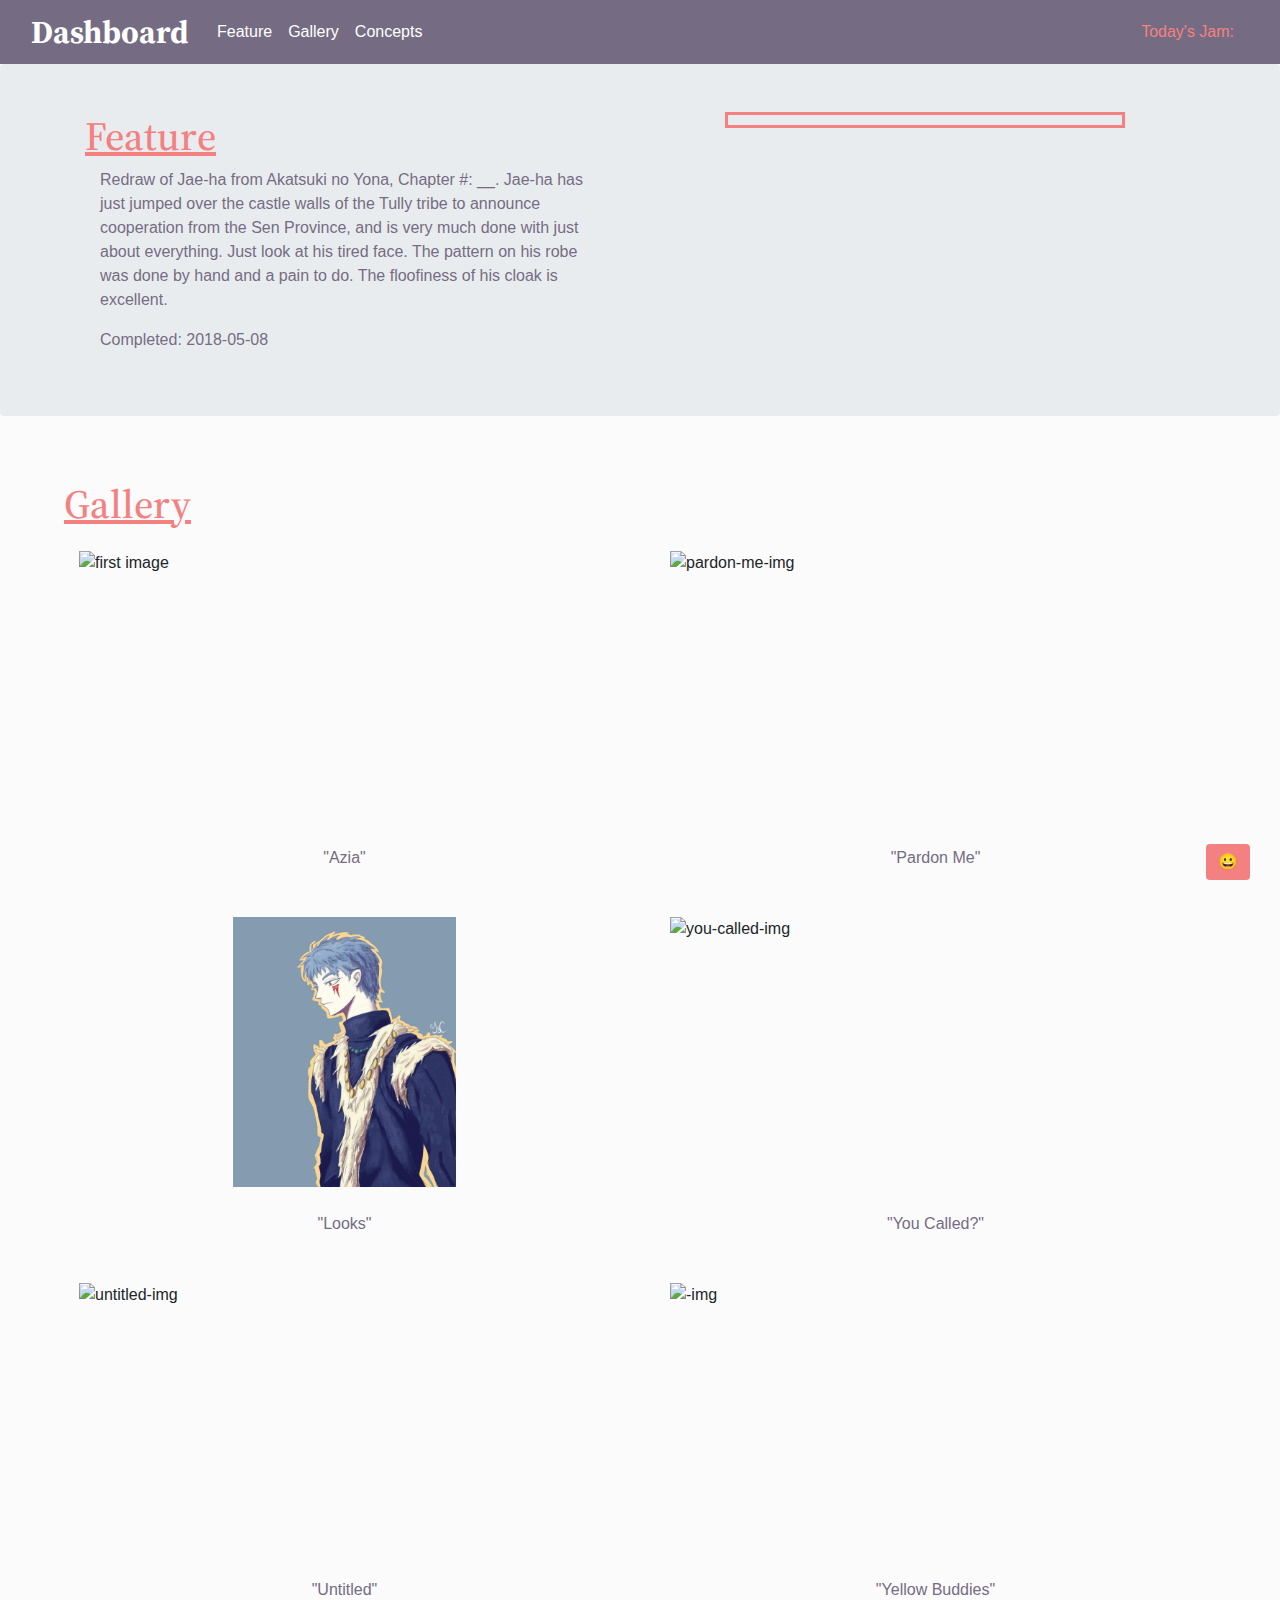
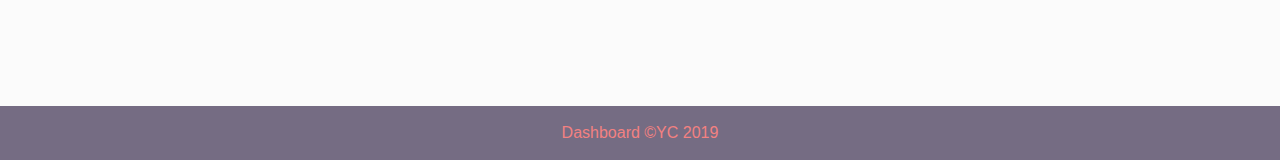
==== index.html @ 4849e0a4 "Initial Upload" ====
<!DOCTYPE html>
<html lang="en">
<head>
    <meta charset="UTF-8">
    <meta name="viewport" content="width=device-width, initial-scale=1.0">
    <meta http-equiv="X-UA-Compatible" content="ie=edge">
    <title>Dashboard</title>
    <link rel="stylesheet" href="https://stackpath.bootstrapcdn.com/bootstrap/4.3.1/css/bootstrap.min.css" integrity="sha384-ggOyR0iXCbMQv3Xipma34MD+dH/1fQ784/j6cY/iJTQUOhcWr7x9JvoRxT2MZw1T" crossorigin="anonymous">
    <link href="https://fonts.googleapis.com/css?family=Source+Serif+Pro&display=swap" rel="stylesheet">
    <link rel="stylesheet" type="text/css" href="https://cdn.jsdelivr.net/gh/greghub/green-audio-player/dist/css/green-audio-player.min.css">
    <link rel="stylesheet" href="styles.css">
</head>

<body>
<!-- The Nav Bar -->
    <nav class="navbar sticky-top navbar-expand-sm color-primary">
        <div class="container-fluid">
            <div class="navbar-header">
                <a class="title-header" href="#">Dashboard</a>
            </div>
            <ul class="navbar-nav">
                <li class="nav-item"><a class="nav-link color-secondary" href="#">Feature</a></li>
                <li class="nav-item"><a class="nav-link color-secondary" href="#gallery">Gallery</a></li>
                <li class="nav-item"><a class="nav-link color-secondary" href="#">Concepts</a></li>
            </ul>
            <div class="container right">
                <span class="navbar-text color-tertiary"> Today's Jam: </span>
            </div>
            <div class="greenPlayer" id="TodaysJam">
                <audio src="./audio/La Di Da.mp3"></audio>
            </div>
        </div>
    </nav>
 
<!-- The Feature -->
    <div class="jumbotron p-4 p-md-5 rounded">
        <div class="container">
            <div class="row">
                <div class="col-sm ">
                    <h1 class="color-tertiary ">Feature</h1>
                    <div class="container feature-cap color-tertiary" id="feature-cap">
                        <!--metadata about the feature item goes here-->
                    </div>
                </div>
                <div class="col-sm">
                    <img src="" class="feature-item" id="feature" alt="" data-toggle="modal" data-target="">
                </div>
            </div>
        </div>
        
    </div>

<!-- The Gallery -->
    <div class="gallery" id="gallery" style="background-color: #fbfbfb"> 
        <h1 class="color-tertiary">Gallery</h1>
        <div class="row gallery-row">
            <div class="col-sm" id="g1">
                <img src=C:\Users\westw.DESKTOP-22MQC2O\Desktop\Works\Art\Azia_full.png class="gallery-item" alt="first image" id="g1-img" data-toggle="modal" data-target="#modal1" >
                <div class="caption" id="g1-cap">
                    "Azia"
                </div>
            </div>
            <div class="col-sm" id="g2">
                <img src="C:\Users\westw.DESKTOP-22MQC2O\OneDrive\Documents\Art\AnY\JAEHA.jpg" class="gallery-item" alt="pardon-me-img" id="g2-img" data-toggle="modal" data-target="#modal2" >
                <div class="caption" id="g2-cap">
                        "Pardon Me" 
                </div>
            </div>
        </div>
        <div class="row gallery-row">
            <div class="col-sm" id="g3">
                <img src="images/Looks.jpg" class="gallery-item" alt="looks-img" id="g3-img" data-toggle="modal" data-target="#modal3">
                <div class="caption" id="g3-cap">
                        "Looks"
                </div>            
            </div>
            <div class="col-sm" id="g4">
                <img src="C:\Users\westw.DESKTOP-22MQC2O\OneDrive\Documents\Art\AnY\KIJA.jpg" class="gallery-item" alt="you-called-img" id="g4-img" data-toggle="modal" data-target="#modal4" >
                <div class="caption" id="g4-cap">
                        "You Called?"
                </div>
            </div>
        </div>
        <div class="row gallery-row">
            <div class="col-sm" id="g5">
                <img src="C:\Users\westw.DESKTOP-22MQC2O\OneDrive\Documents\Art\AnY\ZZZZ.jpg" class="gallery-item" alt="untitled-img" id="g5-img" data-toggle="modal" data-target="#modal5">
                <div class="caption" id="g5-cap">
                        "Untitled"
                </div>            
            </div>
            <div class="col-sm" id="g6">
                <img src="C:\Users\westw.DESKTOP-22MQC2O\OneDrive\Documents\Art\AnY\yellow.jpg" class="gallery-item" alt="-img" id="g6-img" data-toggle="modal" data-target="#modal6" >
                <div class="caption" id="g6-cap">
                        "Yellow Buddies"
                </div>
            </div>
        </div>
    </div>


<!-- Gallery Modals -->
    <!-- Img1 Modal - "Azia" -->
    <div class="modal fade" id="modal1">
        <div class="modal-dialog">
            <div class="modal-content">
                <div class="modal-header" id="modal title">
                    <h3>Azia</h3>
                    <button type="button" class="close" data-dismiss="modal">
                        <span class="close" id="closer">&times;</span>
                    </button>
                </div>
                <div class="modal-body" id="modal-body">
                    <img src="C:\Users\westw.DESKTOP-22MQC2O\Desktop\Works\Art\Azia_full.png" class="mImage" id="m1" alt="azia-img">
                </div>
                <div class="container gallery-body">
                    <p>
                        Concept art from <em>Angel's Curse</em>, a fantasy story from around 2015. 
                        Here, Azia (the main character) is suffused with power during the climactic peak.
                    </p>
                    <p>Completed: 2019-05-19</p>
                </div>
            </div>
        </div>    
    </div>

    <!-- Img2 Modal - "Pardon Me" -->
    <div class="modal fade" id="modal2">
        <div class="modal-dialog ">
            <div class="modal-content">
                <div class="modal-header" id="modal title">
                    <h3>Pardon Me</h3>
                    <button type="button" class="close" data-dismiss="modal">
                        <span class="close" id="closer">&times;</span>
                    </button>
                </div>
                <div class="modal-body" id="modal-body">
                    <img src="C:\Users\westw.DESKTOP-22MQC2O\OneDrive\Documents\Art\AnY\JAEHA.jpg" class="mImage" id="m2" alt="pardon-me-img">
                </div>
                <div class="container gallery-body">
                    <p>
                        Redraw of Jae-ha from Akatsuki no Yona, Chapter #: __. Jae-ha has just jumped over the castle walls of the Tully tribe
                        to announce cooperation from the Sen Province, and is very much done with just about everything. Just look at his tired face.
                        The pattern on his robe was done by hand and a pain to do. The floofiness of his cloak is excellent.                        
                    </p>
                    <p>Completed: 2018-05-08</p>
                </div>
            </div>
        </div>
    </div>   
    <!-- Img3 Modal - "Looks" -->
    <div class="modal fade" id="modal3">
            <div class="modal-dialog ">
                <div class="modal-content">
                    <div class="modal-header" id="modal title">
                        <h3>Looks</h3>
                        <button type="button" class="close" data-dismiss="modal">
                            <span class="close" id="closer">&times;</span>
                        </button>
                    </div>
                    <div class="modal-body" id="modal-body">
                        <img src="images/Looks.jpg" class="mImage" id="m3" alt="Looks-img">
                    </div>
                    <div class="container gallery-body">
                        <p>
                            Rendering of a sketched redraw from Akatsuki no Yona, Chapter 24: Light. 
                            Shin-ah's face is shown after his mask comes off for the first time.
                            "Signature Ink" brush was used for colouring to add texture.
                        </p>
                        <p>Completed: 2019-07-04</p>
                    </div>
                </div>
            </div>    
        </div>

    <!-- Img4 Modal - "You Called" -->
    <div class="modal fade" id="modal4">
        <div class="modal-dialog modal-lg">
            <div class="modal-content">
                <div class="modal-header" id="modal title">
                    <h3>You Called</h3>
                    <button type="button" class="close" data-dismiss="modal">
                        <span class="close" id="closer">&times;</span>
                    </button>
                </div>
                <div class="modal-body" id="modal-body">
                    <img src="C:\Users\westw.DESKTOP-22MQC2O\OneDrive\Documents\Art\AnY\KIJA.jpg" class="mImage" id="m4" alt="you-called-img">
                </div>
                <div class="container gallery-body">
                    <p>

                    </p>
                    <p>Completed: 2019-05-05</p>
                </div>
            </div>
        </div>
    </div>

    <!-- Img5 Modal - "Untitled" -->
    <div class="modal fade" id="modal5">
            <div class="modal-dialog modal-lg">
                <div class="modal-content">
                    <div class="modal-header" id="modal title">
                        <h3>Untitled</h3>
                        <button type="button" class="close" data-dismiss="modal">
                            <span class="close" id="closer">&times;</span>
                        </button>
                    </div>
                    <div class="modal-body" id="modal-body">
                        <img src="C:\Users\westw.DESKTOP-22MQC2O\OneDrive\Documents\Art\AnY\ZZZZ.jpg" class="mImage" id="m5" alt="Untitled-img">
                    </div>
                    <div class="container gallery-body">
                        <p>
                            Redraw & extrapolation of Zeno from Akatsuki no Yona, Chapter #:___. After dropping several hundred feet, breaking all his bones
                            and skinning half his face off, Zeno's badass mode has been triggered and his glares are set to death-ray. The original panel
                            (much smaller shot) conveyed the attacking soldier's short but terrifying experience beautifully. 
                        </p>
                        <p>
                            Employing a lighting overlay layer really brought out depth here. This one's a personal favourite. 
                        </p>
                        <p>Completed: 2019-06-19</p>
                    </div>
                </div>
            </div>    
        </div>

    <!-- Img6 Modal - "Yellow Buddies" -->
    <div class="modal fade" id="modal6">
            <div class="modal-dialog modal-lg">  <!-- add "modal-lg" class for landscape imgs-->
                <div class="modal-content">
                    <div class="modal-header" id="modal title">
                        <h3>Yellow Buddies</h3>
                        <button type="button" class="close" data-dismiss="modal">
                            <span class="close" id="closer">&times;</span>
                        </button>
                    </div>
                    <div class="modal-body" id="modal-body">
                        <img src="C:\Users\westw.DESKTOP-22MQC2O\OneDrive\Documents\Art\AnY\yellow.jpg" class="mImage" id="m6" alt="Yellow Buddies-img">
                    </div>
                    <div class="container gallery-body">
                        <p>
                            <!--MODAL BODY-->
                        </p>
                        <p>Completed: 2019-05-28</p>
                    </div>
                </div>
            </div>    
        </div>

<!-- Floating Button -->
        <button type="button" class="btn btn-primary btn-float" data-toggle="modal" data-target="#float-modal">
            😀
        </button>
        <!-- And modal  -->
        <div class="modal fade" id="float-modal">
            <div class="modal-dialog" >
                <div class="modal-content">
                    <div class="modal-header">
                        <em>Have some motivation...</em>
                        <button type="button" class="close" data-dismiss="modal" aria-label="Close">
                            <span aria-hidden="true">&times;</span>
                        </button>
                    </div>
                    <div class="modal-body">
                        <img src="https://66.media.tumblr.com/e7acb5a8e16d00b85b5d13f0579b1044/tumblr_inline_p8zy5zbfSk1s8ltii_1280.png">
                    </div>
                    <div class="modal-footer">
                        <button type="button" class="btn btn-secondary" data-dismiss="modal"><em>Close</em></button>
                    </div>
                </div>
            </div>
        </div>
<!-- The Footer -->
    <footer class="footer color-primary">
        <div class="container color-tertiary">
            Dashboard &copy;YC 2019
        </div>
    </footer>

<!-- Scripts -->
    <script src="https://cdn.jsdelivr.net/gh/greghub/green-audio-player/dist/js/green-audio-player.min.js"></script>
    <script src="./index.js"></script>
    <script src="https://code.jquery.com/jquery-3.3.1.slim.min.js" integrity="sha384-q8i/X+965DzO0rT7abK41JStQIAqVgRVzpbzo5smXKp4YfRvH+8abtTE1Pi6jizo" crossorigin="anonymous"></script>
    <script src="https://cdnjs.cloudflare.com/ajax/libs/popper.js/1.14.7/umd/popper.min.js" integrity="sha384-UO2eT0CpHqdSJQ6hJty5KVphtPhzWj9WO1clHTMGa3JDZwrnQq4sF86dIHNDz0W1" crossorigin="anonymous"></script>
    <script src="https://stackpath.bootstrapcdn.com/bootstrap/4.3.1/js/bootstrap.min.js" integrity="sha384-JjSmVgyd0p3pXB1rRibZUAYoIIy6OrQ6VrjIEaFf/nJGzIxFDsf4x0xIM+B07jRM" crossorigin="anonymous"></script>

</body>
</html>
---- styles.css ----
body {
    background-color: #fbfbfb;
}

h1 {
    font-family: 'Source Serif Pro', serif;
    text-decoration: underline;
}

h3 {
    font-family: 'Source Serif Pro', serif;
    margin: 0px;
    font-size: 1.5rem;
}

img {
    display: block;
    margin: auto;
}

.title-header {
    font-family: 'Source Serif Pro', serif;
    font-size: 2rem;
    margin-right: 20px;
    color: white;
    font-weight: bold;
}

.title-header:hover {
    text-decoration: none;
}

.right {
    text-align: right;
}

.caption {
    text-align: center;
    padding-top: 10px;
    margin: auto;
    color: #756c83;
    width: 70%;
}

.feature {
    position: relative;
    top: 3px;
    display: inline-block;
    padding: 2rem;
    margin-bottom: 20px;
}

.feature-item {
    width: 400px;
    padding: 5px;
    border: 3px solid #f38181;
}

#feature-cap {
    color: #756c83
}

.inline {
    display: inline-block;
}

.gallery {
    padding: 2rem 4rem;
}

.gallery-row {
    padding-bottom: 2rem;
}

.gallery-item {
    height: 300px;
    padding: 15px;
}

.vertical-center {
    margin: 0;
    position: absolute;
    top: 50%;
    padding-bottom: 50%;
}

.mImage {
    width: 100%;
}

.modal-header {
    padding-bottom: 0.5rem;
    font-style: italic;
}

.btn-float {
    background-color: #f38181;
    border: none;
    position: fixed;
    bottom: 20px;
    right: 30px; 
}

.footer {
    text-align: center;
    margin-top:40px;
    padding: 15px;
}

.color-primary {
    background-color: #756c83;
}
.color-secondary {
    color: white;
}

.color-tertiary {
    color: #f38181;
}
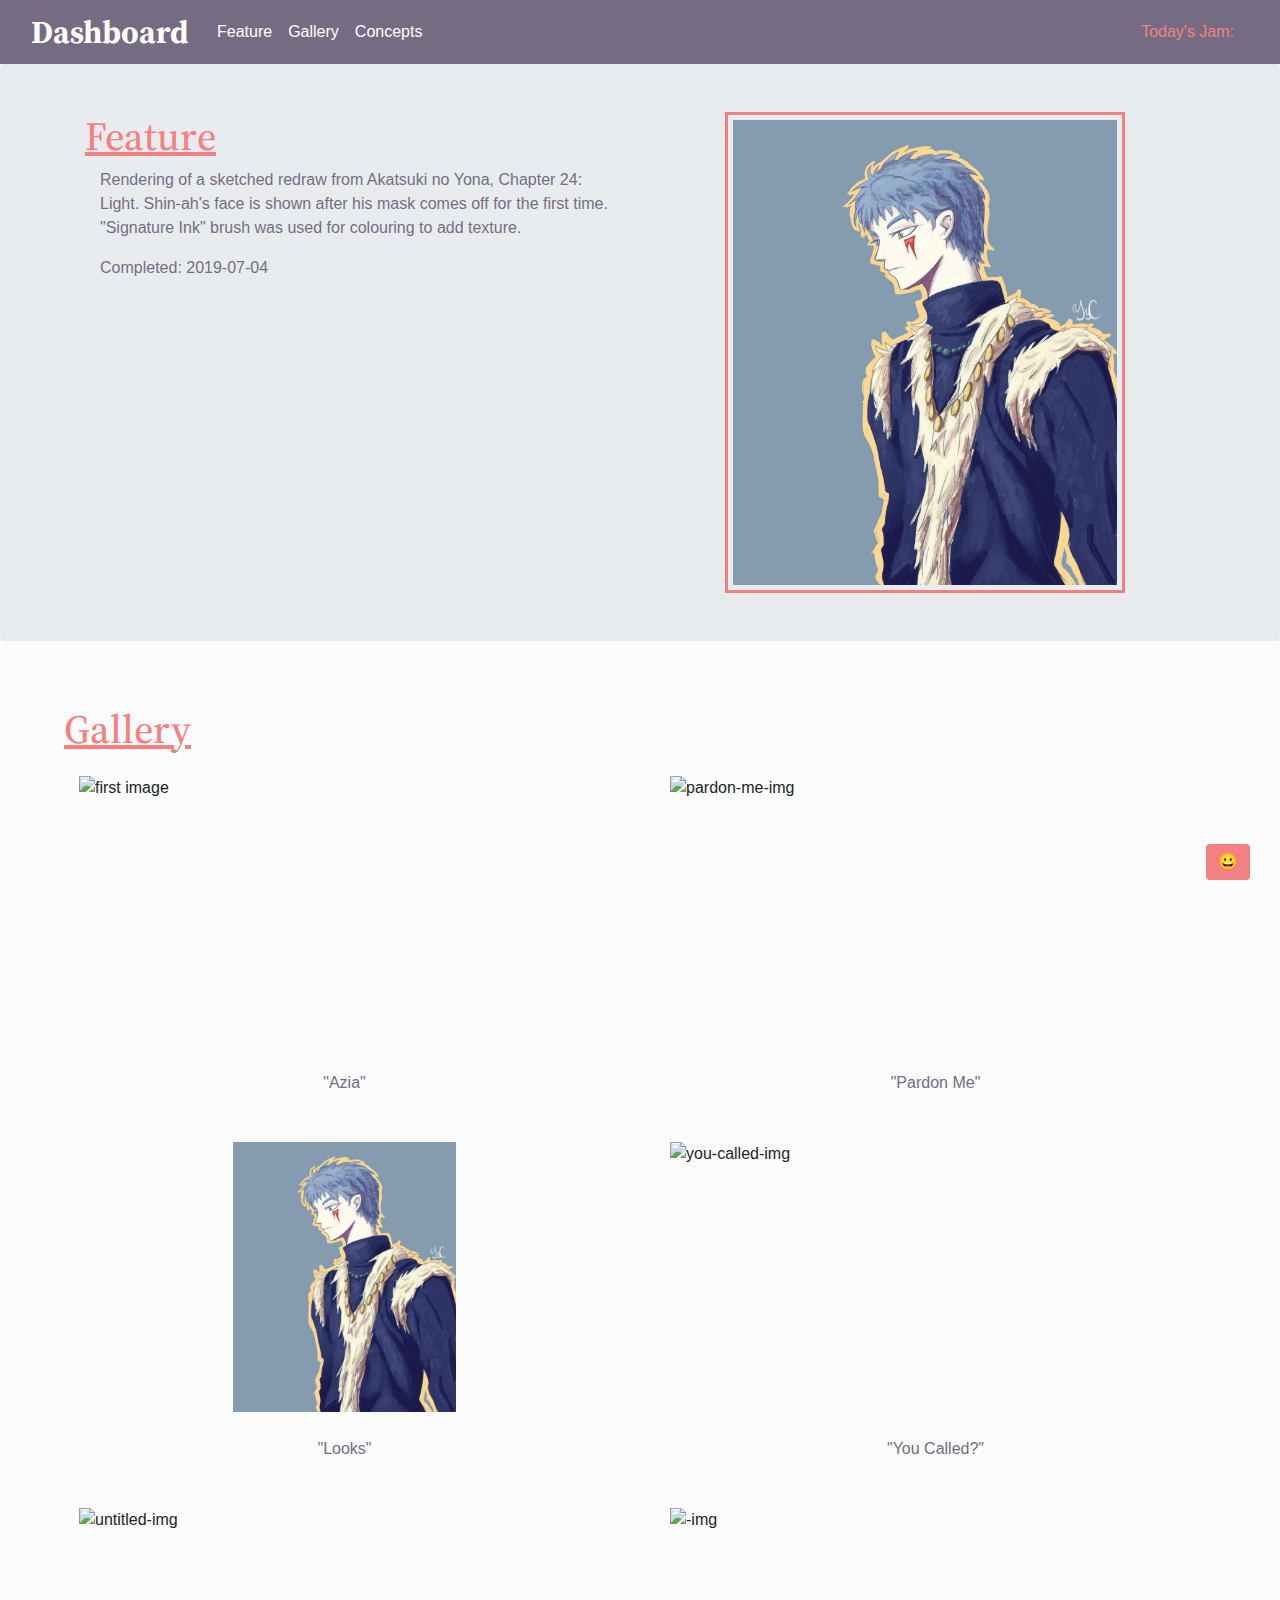
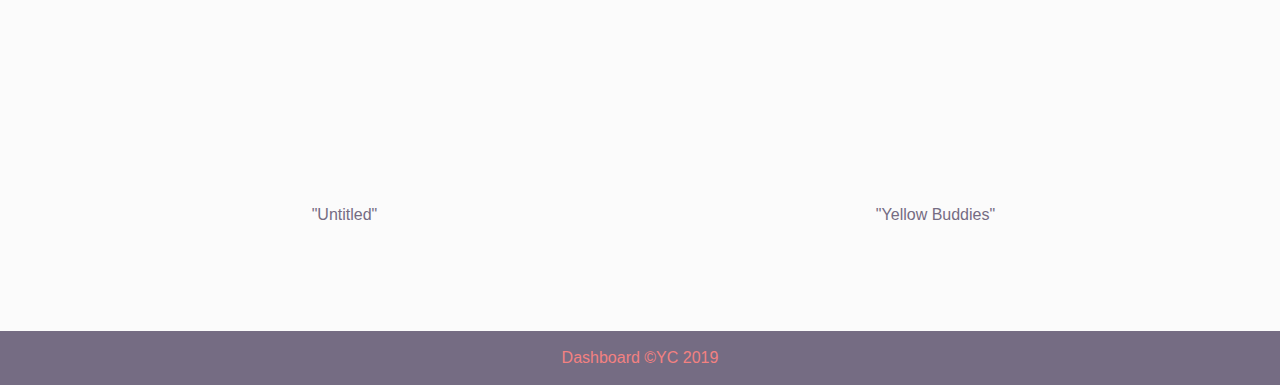
==== commit d1efad8d: "Update index.html" ====
--- a/index.html
+++ b/index.html
@@ -54,43 +54,43 @@
     <div class="gallery" id="gallery" style="background-color: #fbfbfb"> 
         <h1 class="color-tertiary">Gallery</h1>
         <div class="row gallery-row">
+            <div class="col-sm" id="g0">
+                <img src=C:\Users\westw.DESKTOP-22MQC2O\Desktop\Works\Art\Azia_full.png class="gallery-item" alt="first image" id="g0-img" data-toggle="modal" data-target="#modal0" >
+                <div class="caption" id="g0-cap">
+                    "Azia"
+                </div>
+            </div>
             <div class="col-sm" id="g1">
-                <img src=C:\Users\westw.DESKTOP-22MQC2O\Desktop\Works\Art\Azia_full.png class="gallery-item" alt="first image" id="g1-img" data-toggle="modal" data-target="#modal1" >
+                <img src="C:\Users\westw.DESKTOP-22MQC2O\OneDrive\Documents\Art\AnY\JAEHA.jpg" class="gallery-item" alt="pardon-me-img" id="g1-img" data-toggle="modal" data-target="#modal1" >
                 <div class="caption" id="g1-cap">
-                    "Azia"
-                </div>
-            </div>
+                        "Pardon Me" 
+                </div>
+            </div>
+        </div>
+        <div class="row gallery-row">
             <div class="col-sm" id="g2">
-                <img src="C:\Users\westw.DESKTOP-22MQC2O\OneDrive\Documents\Art\AnY\JAEHA.jpg" class="gallery-item" alt="pardon-me-img" id="g2-img" data-toggle="modal" data-target="#modal2" >
+                <img src="images/Looks.jpg" class="gallery-item" alt="looks-img" id="g2-img" data-toggle="modal" data-target="#modal2">
                 <div class="caption" id="g2-cap">
-                        "Pardon Me" 
-                </div>
-            </div>
-        </div>
-        <div class="row gallery-row">
-            <div class="col-sm" id="g3">
-                <img src="images/Looks.jpg" class="gallery-item" alt="looks-img" id="g3-img" data-toggle="modal" data-target="#modal3">
-                <div class="caption" id="g3-cap">
                         "Looks"
                 </div>            
             </div>
+            <div class="col-sm" id="g3">
+                <img src="C:\Users\westw.DESKTOP-22MQC2O\OneDrive\Documents\Art\AnY\KIJA.jpg" class="gallery-item" alt="you-called-img" id="g3-img" data-toggle="modal" data-target="#modal3" >
+                <div class="caption" id="g3-cap">
+                        "You Called?"
+                </div>
+            </div>
+        </div>
+        <div class="row gallery-row">
             <div class="col-sm" id="g4">
-                <img src="C:\Users\westw.DESKTOP-22MQC2O\OneDrive\Documents\Art\AnY\KIJA.jpg" class="gallery-item" alt="you-called-img" id="g4-img" data-toggle="modal" data-target="#modal4" >
+                <img src="C:\Users\westw.DESKTOP-22MQC2O\OneDrive\Documents\Art\AnY\ZZZZ.jpg" class="gallery-item" alt="untitled-img" id="g4-img" data-toggle="modal" data-target="#modal4">
                 <div class="caption" id="g4-cap">
-                        "You Called?"
-                </div>
-            </div>
-        </div>
-        <div class="row gallery-row">
-            <div class="col-sm" id="g5">
-                <img src="C:\Users\westw.DESKTOP-22MQC2O\OneDrive\Documents\Art\AnY\ZZZZ.jpg" class="gallery-item" alt="untitled-img" id="g5-img" data-toggle="modal" data-target="#modal5">
-                <div class="caption" id="g5-cap">
                         "Untitled"
                 </div>            
             </div>
-            <div class="col-sm" id="g6">
-                <img src="C:\Users\westw.DESKTOP-22MQC2O\OneDrive\Documents\Art\AnY\yellow.jpg" class="gallery-item" alt="-img" id="g6-img" data-toggle="modal" data-target="#modal6" >
-                <div class="caption" id="g6-cap">
+            <div class="col-sm" id="g5">
+                <img src="C:\Users\westw.DESKTOP-22MQC2O\OneDrive\Documents\Art\AnY\yellow.jpg" class="gallery-item" alt="-img" id="g5-img" data-toggle="modal" data-target="#modal5" >
+                <div class="caption" id="g5-cap">
                         "Yellow Buddies"
                 </div>
             </div>
@@ -100,7 +100,7 @@
 
 <!-- Gallery Modals -->
     <!-- Img1 Modal - "Azia" -->
-    <div class="modal fade" id="modal1">
+    <div class="modal fade" id="modal0">
         <div class="modal-dialog">
             <div class="modal-content">
                 <div class="modal-header" id="modal title">
@@ -124,7 +124,7 @@
     </div>
 
     <!-- Img2 Modal - "Pardon Me" -->
-    <div class="modal fade" id="modal2">
+    <div class="modal fade" id="modal1">
         <div class="modal-dialog ">
             <div class="modal-content">
                 <div class="modal-header" id="modal title">
@@ -148,7 +148,7 @@
         </div>
     </div>   
     <!-- Img3 Modal - "Looks" -->
-    <div class="modal fade" id="modal3">
+    <div class="modal fade" id="modal2">
             <div class="modal-dialog ">
                 <div class="modal-content">
                     <div class="modal-header" id="modal title">
@@ -173,7 +173,7 @@
         </div>
 
     <!-- Img4 Modal - "You Called" -->
-    <div class="modal fade" id="modal4">
+    <div class="modal fade" id="modal3">
         <div class="modal-dialog modal-lg">
             <div class="modal-content">
                 <div class="modal-header" id="modal title">
@@ -196,7 +196,7 @@
     </div>
 
     <!-- Img5 Modal - "Untitled" -->
-    <div class="modal fade" id="modal5">
+    <div class="modal fade" id="modal4">
             <div class="modal-dialog modal-lg">
                 <div class="modal-content">
                     <div class="modal-header" id="modal title">
@@ -224,7 +224,7 @@
         </div>
 
     <!-- Img6 Modal - "Yellow Buddies" -->
-    <div class="modal fade" id="modal6">
+    <div class="modal fade" id="modal5">
             <div class="modal-dialog modal-lg">  <!-- add "modal-lg" class for landscape imgs-->
                 <div class="modal-content">
                     <div class="modal-header" id="modal title">
@@ -284,4 +284,4 @@
     <script src="https://stackpath.bootstrapcdn.com/bootstrap/4.3.1/js/bootstrap.min.js" integrity="sha384-JjSmVgyd0p3pXB1rRibZUAYoIIy6OrQ6VrjIEaFf/nJGzIxFDsf4x0xIM+B07jRM" crossorigin="anonymous"></script>
 
 </body>
-</html>+</html>
--- a/styles.css
+++ b/styles.css
@@ -77,6 +77,10 @@
     padding: 15px;
 }
 
+.gallery-item:hover {
+    cursor: pointer;
+}
+
 .vertical-center {
     margin: 0;
     position: absolute;
